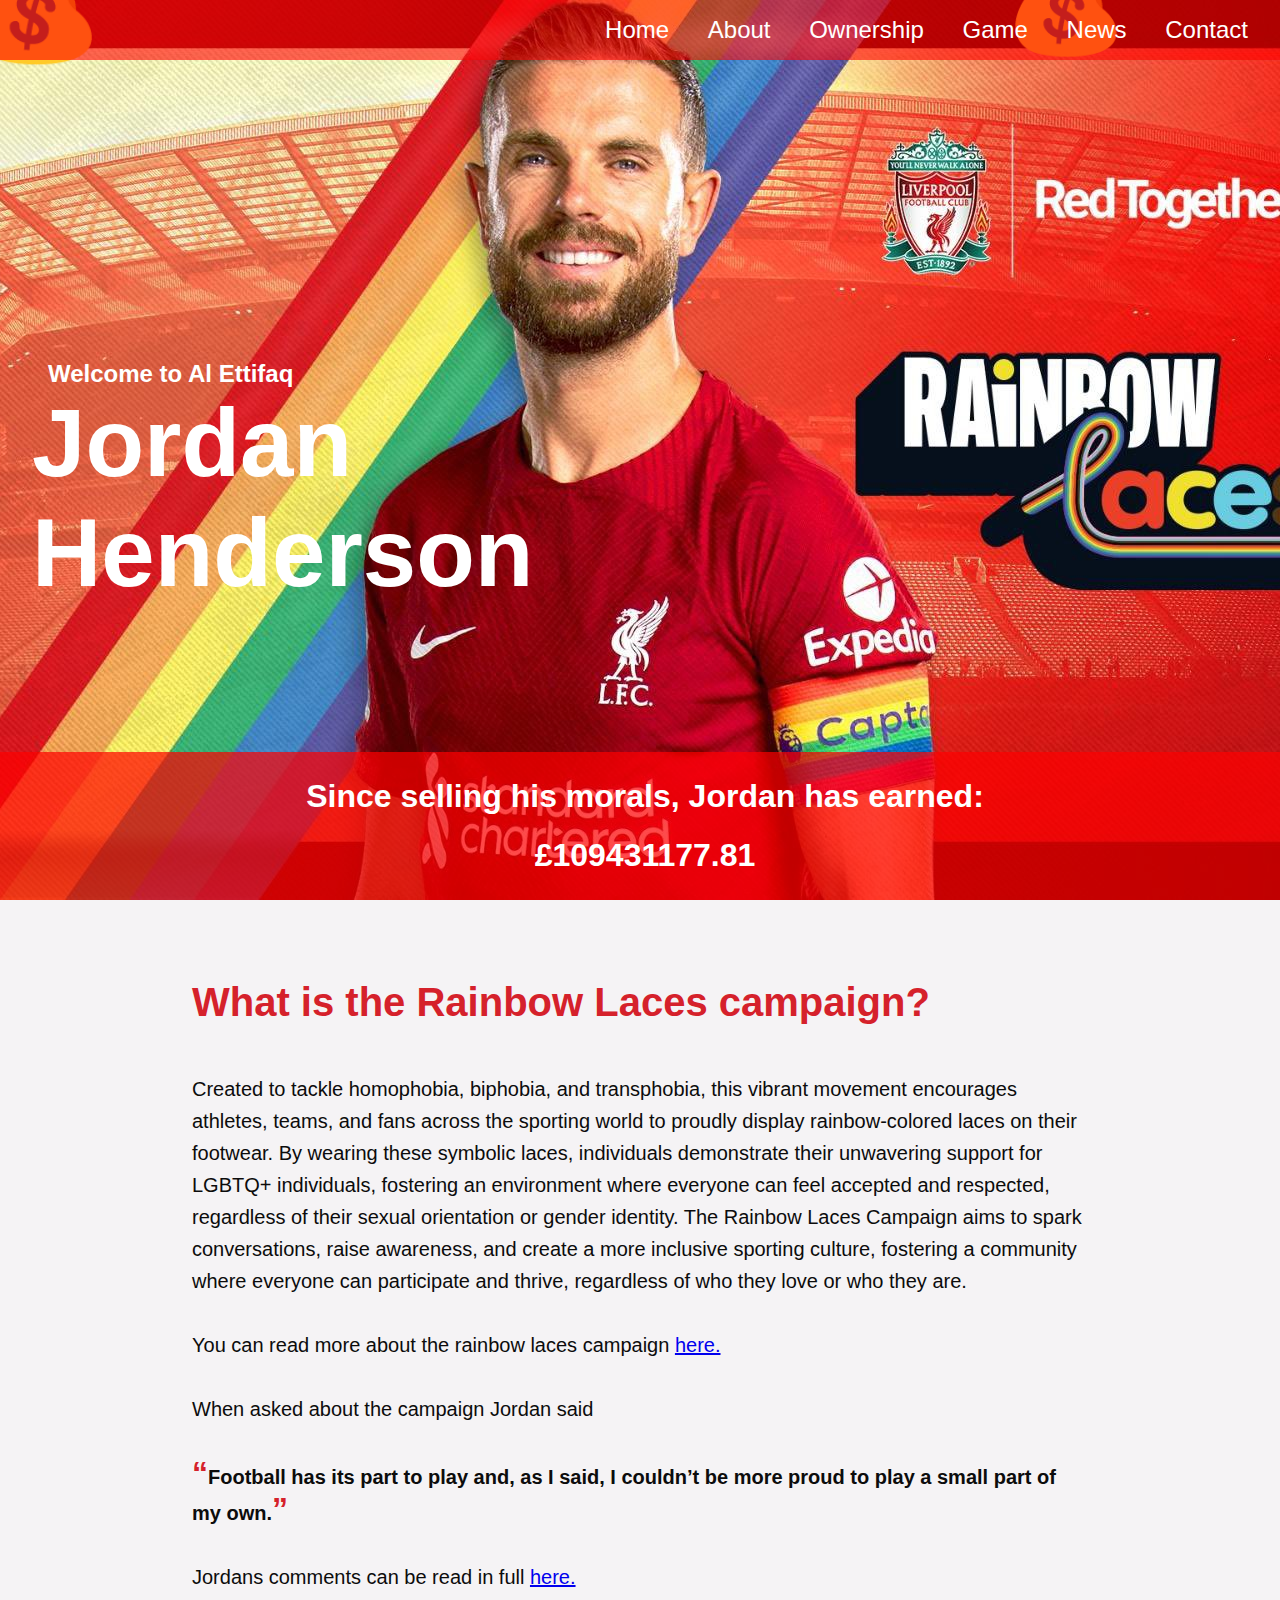
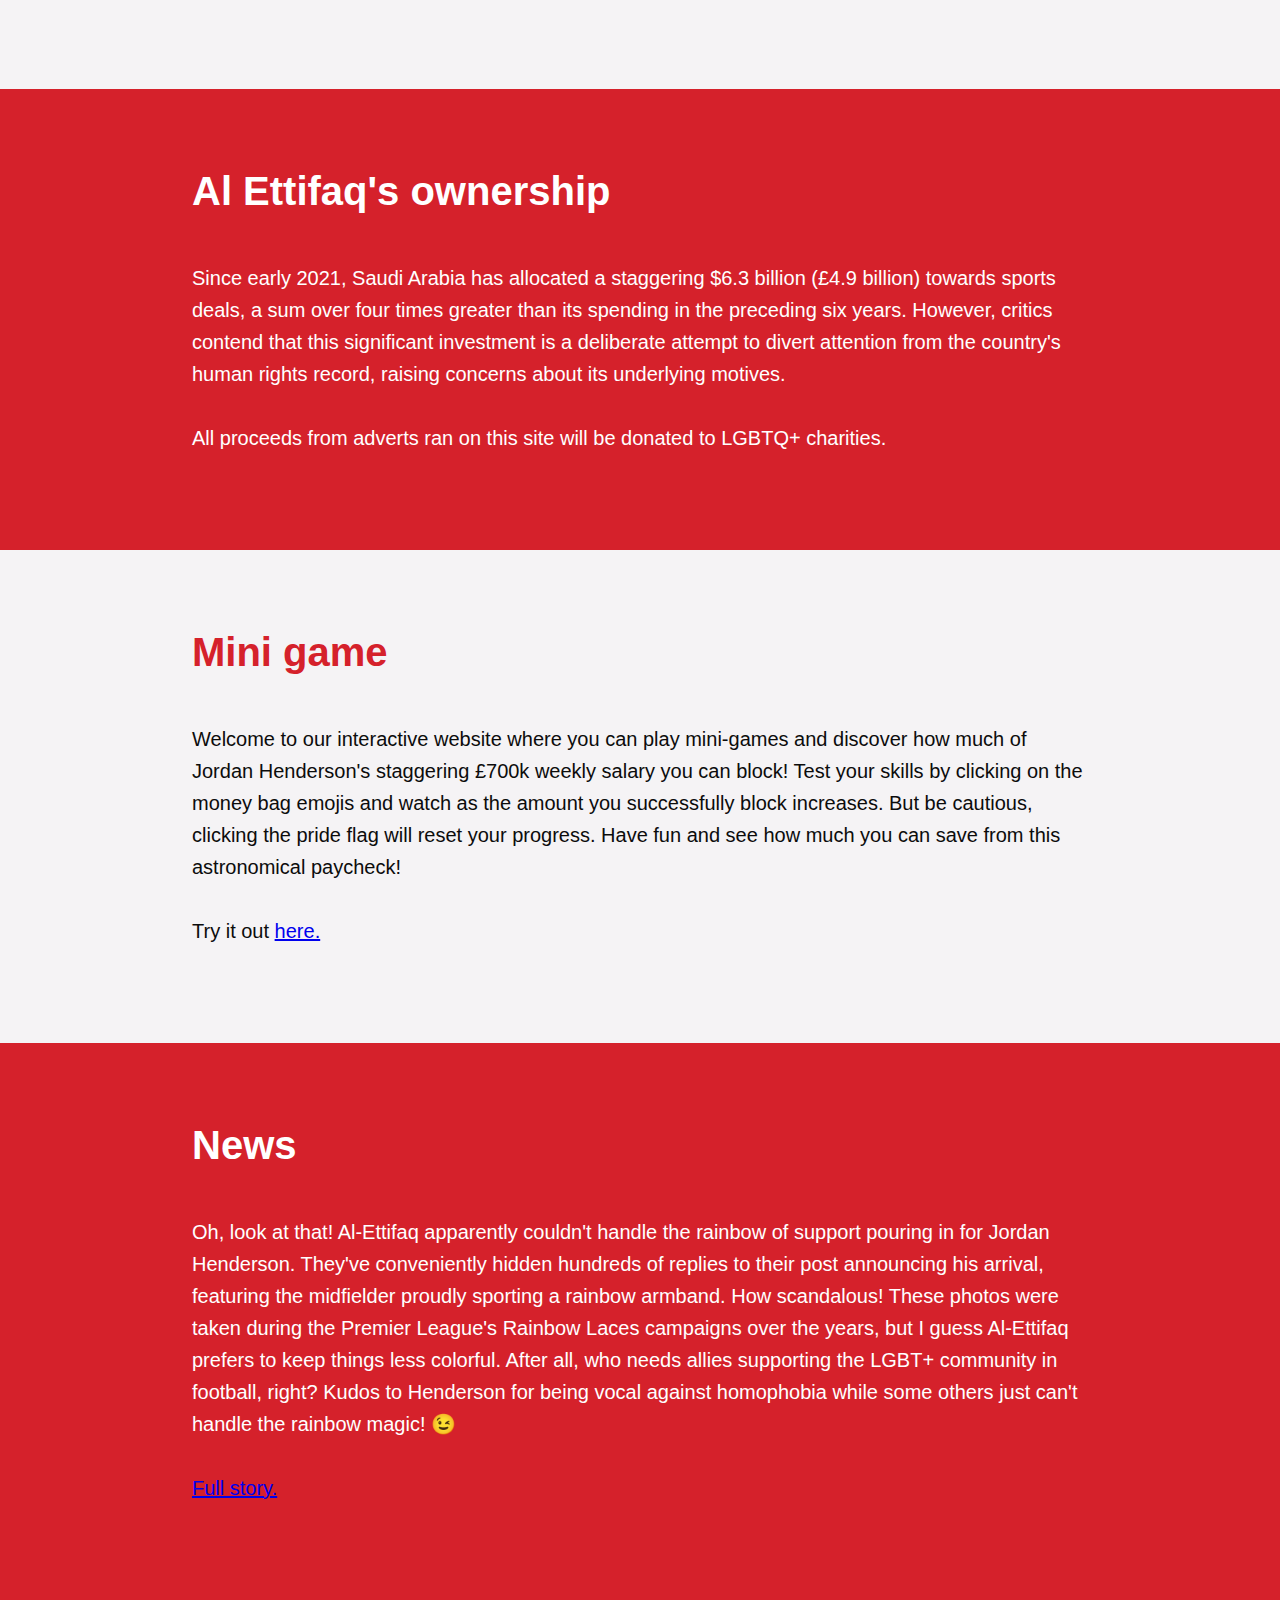
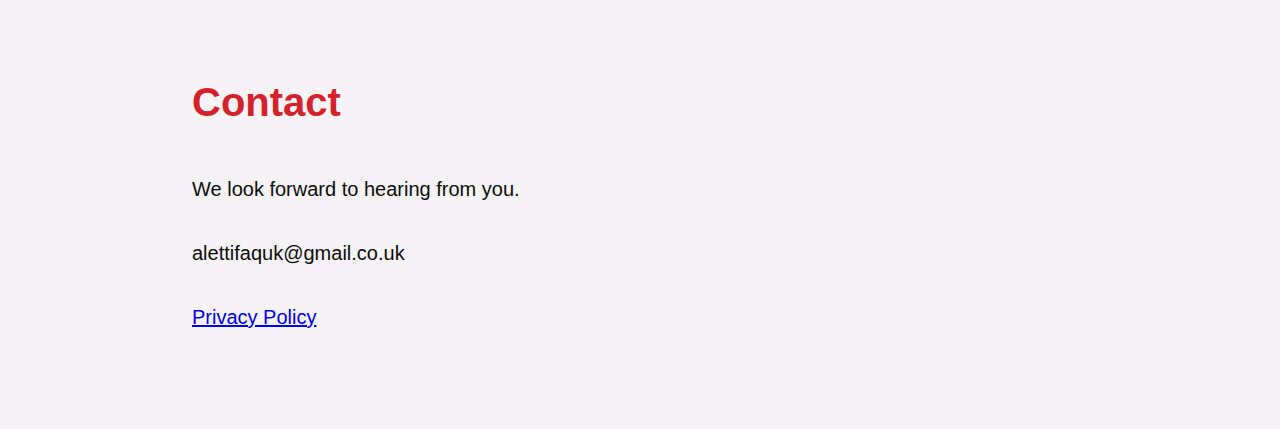
==== index.html @ 79ad977b "init" ====
<html>
  <head>
    <meta name="viewport" content="width=device-width, initial-scale=1.0">
    <meta name="description" content="Al Ettifaq - Rainbow Laces LGBTQ+ News">
    <meta name="keywords" content="Al Ettifaq, LGBTQ+, news, information, community">
    <meta name="robots" content="index, follow">
    <meta charset="UTF-8">
    <meta http-equiv="X-UA-Compatible" content="IE=edge">

        <!-- Open Graph Meta Tags -->
    <meta property="og:title" content="Al Ettifaq - Rainbow Laces LGBTQ+ News">
    <meta property="og:description" content="Stay updated with the latest LGBTQ+ news and information from Al Ettifaq.">
    <meta property="og:image" content="https://ettifaq.co.uk/img/laces.jpg">
    <meta property="og:url" content="https://www.ettifaq.co.uk">
    <meta property="og:site_name" content="Al Ettifaq">
    <meta property="og:type" content="website">

    <!-- Twitter Card Meta Tags -->
    <meta name="twitter:card" content="summary_large_image">
    <meta name="twitter:title" content="Al Ettifaq - Rainbow Laces LGBTQ+ News">
    <meta name="twitter:description" content="Stay updated with the latest LGBTQ+ news and information from Al Ettifaq.">
    <meta name="twitter:image" content="https://ettifaq.co.uk/img/laces.jpg">
    <meta name="twitter:url" content="https://www.Ettifaq.co.uk">
  
    <!-- Page Title -->
    <title>Al Ettifaq - LGBTQ+</title>
  
    <!-- Stylesheets -->
    <link rel="stylesheet" href="style.css">
  
    <!-- JavaScript Libraries -->
    <script src="firebase.js"></script>
  
    <!-- Google AdSense -->
    <script async src="https://pagead2.googlesyndication.com/pagead/js/adsbygoogle.js?client=ca-pub-9875392320739994"
      crossorigin="anonymous"></script>
  </head>
  
  <!-- Google tag (gtag.js) -->
<script async src="https://www.googletagmanager.com/gtag/js?id=G-V9MTVG627L"></script>
<script>
  window.dataLayer = window.dataLayer || [];
  function gtag(){dataLayer.push(arguments);}
  gtag('js', new Date());

  gtag('config', 'G-V9MTVG627L');
</script>
  <body>
    <div id="navwrap">
      <nav>
        <a href="#header">Home</a>
        <a href="#intro">About</a>
        <a href="#about">Ownership</a>
        <a href="#game">Game</a>
        <a href="#news">News</a>
        <a href="#contact">Contact</a>

      </nav>
    </div>
    <div id="header">
      <div class="welcome">

        <h2>
          Welcome to Al Ettifaq
        </h2>
        <h1>Jordan Henderson</h1>
        <p></p>
      </div>
      <div id="headerDetail">
        <h1>Since selling his morals, Jordan has earned:</h1>
        <h1 id="earnings">Calculating...</h1>
        <h3 id="clickEarnings"></h3>
      </div>
    </div>

    <section id="intro">
      <h1>What is the Rainbow Laces campaign?</h1>
      <p>Created to tackle homophobia, biphobia, and transphobia, this vibrant movement encourages athletes, teams, and fans across the sporting world to proudly display rainbow-colored laces on their footwear. By wearing these symbolic laces, individuals demonstrate their unwavering support for LGBTQ+ individuals, fostering an environment where everyone can feel accepted and respected, regardless of their sexual orientation or gender identity. The Rainbow Laces Campaign aims to spark conversations, raise awareness, and create a more inclusive sporting culture, fostering a community where everyone can participate and thrive, regardless of who they love or who they are.</p>
      <p>You can read more about the rainbow laces campaign <a target="_blank" href="https://www.premierleague.com/RainbowLaces">here.</a></p>

      <p> When asked about the campaign Jordan said</p>

      <p class="quote">
        <span class="quote">“</span>Football has its part to play and, as I said, I couldn’t be more proud to play a small part of my own.<span class="quote">”</span>
      </p>
      <p>Jordans comments can be read in full <a target="_blank" href="https://www.liverpoolfc.com/news/why-jordan-henderson-proud-support-rainbow-laces">here.</a></p>

    </section>

    <section id="about" class="redBack">
      <h1>Al Ettifaq's ownership</h1>
      <p>
        Since early 2021, Saudi Arabia has allocated a staggering $6.3 billion (£4.9 billion) towards sports deals, a sum over four times greater than its spending in the preceding six years. However, critics contend that this significant investment is a deliberate attempt to divert attention from the country's human rights record, raising concerns about its underlying motives.
      </p>
      <p>All proceeds from adverts ran on this site will be donated to LGBTQ+ charities.</p>

    </section>

    <section id="game" class="whiteSection">
      <h1>Mini game</h1>
      <p>Welcome to our interactive website where you can play mini-games and discover how much of Jordan Henderson's staggering £700k weekly salary you can block! Test your skills by clicking on the money bag emojis and watch as the amount you successfully block increases. But be cautious, clicking the pride flag will reset your progress. Have fun and see how much you can save from this astronomical paycheck!</p>
      <p>Try it out <a target="_blank" href="#header">here.</a></p>

    </section>

    <section id="news" class="redBack">
      <h1>News</h1>
      <p>
        Oh, look at that! Al-Ettifaq apparently couldn't handle the rainbow of support pouring in for Jordan Henderson. They've conveniently hidden hundreds of replies to their post announcing his arrival, featuring the midfielder proudly sporting a rainbow armband. How scandalous! These photos were taken during the Premier League's Rainbow Laces campaigns over the years, but I guess Al-Ettifaq prefers to keep things less colorful. After all, who needs allies supporting the LGBT+ community in football, right? Kudos to Henderson for being vocal against homophobia while some others just can't handle the rainbow magic! 😉

      </p>

      <p><a target="_blank" href="https://www.mirror.co.uk/sport/football/news/jordan-henderson-ettifaq-transfer-saudi-30583873
        ">Full story.</a></p>

    </section>

    <section id="contact" class="whiteSection">
      <h1>Contact</h1>
      <p>We look forward to hearing from you.</p>

      <p>alettifaquk@gmail.co.uk</p>

      <p><a target="_blank" href="/privacy.html">Privacy Policy</a></p>


    </section>

    <script src="header.js"></script>

  </body>
</html>
---- style.css ----
body {
  margin: 0px;
  user-select: none;

}

#navwrap {
  background-color: rgba(255, 0, 0,0.6);
  position: absolute;
  z-index: 100;
  width: 100%;
}

nav {
  display: inline-block;
  position: relative;
  z-index: 100;
  font-size:1.5rem;
  float: right;
  padding: 1rem;
  font-family: Arial, Helvetica, sans-serif;
}

nav a {
  padding: 1rem;
  color: white;
  text-decoration: none;
  cursor: pointer;
}

#header {
  height: 100vh;
  background-image: url('/img/laces.jpg');
  background-position: center;
  background-repeat: no-repeat;
  background-size: cover;
  overflow: hidden;
  position: relative;
}

#header .welcome {
  position: absolute;
  text-align: left;
  top: 40%;
  color: white;
  padding-left: 2rem;
  font-family: Arial, Helvetica, sans-serif;
}
.welcome h1 {
  font-size: 6rem;
  margin: 0px;
  font-weight: bolder;
  width: 90%;
}
.welcome h2 {
  font-size: 1.5rem;
  margin: 0px;
  padding-left: 1rem;
}

#headerDetail {
  position: absolute;
  bottom: 0px;
  background-color: rgba(255, 0, 0,0.7);
  color: white;
  text-align: center;
  padding: 5px;
  font-family: 'Gill Sans', 'Gill Sans MT', Calibri, 'Trebuchet MS', sans-serif;
  width: 100%;
  z-index: 9999;
  font-size: 1rem;
}

.money-bag {
  font-size: 5vw;
  position: absolute;
  animation: fall 5s linear;
}

.emoji {
  font-size: 5vw;
  animation: fall 5s linear;
  position: absolute;
  transition: 0.3s cubic-bezier(0.175, 0.885, 0.32, 1.275);
  text-align: center;
  cursor: pointer;
  transform: translate(-50%, -50%);
  transform-origin: center;
}


#intro, #game, #contact{
  background-color: #F5F3F5;
  color: rgb(12,12,12);
  font-family: Arial, Helvetica, sans-serif;
}

#intro h1, .whiteSection h1{
  color: #d5212b;
  margin: 0px;
  text-align: left;
  font-size: 2.5rem;
  padding-bottom: 2rem;
  width: 80%;
  margin: auto;
}

#intro p, .whiteSection p{
  line-height: 2rem;
  font-size: 1.25rem;
  width: 80%;
  margin: auto;
  padding: 1rem 0rem;
}

#intro span.quote {
  color: #d5212b;
  font-size: 2rem;
  font-weight: bold;
  margin: auto;
}

#intro p.quote {
  font-weight: bold;
}

@keyframes fall {
  0% {
    transform: translateY(-10vh);
  }
  100% {
    transform: translateY(95vh);
  }
}

#about, #news {
  color: white;
  font-family: Arial, Helvetica, sans-serif;
}

section {
  padding: 5rem
}

#about h1, #news h1{
  color: white;
  margin: 0px;
  text-align: left;
  font-size: 2.5rem;
  padding-bottom: 2rem;
  width: 80%;
  margin: auto;
}

#about p, #news p{
    line-height: 2rem;
    font-size: 1.25rem;
    width: 80%;
    margin: auto;
    padding: 1rem 0rem;
}

.redBack {
  background-color: #d5212b;
}

/* mobile */

@media only screen and (max-width: 600px) {
  #navwrap { 
    display: none;
  }

  .welcome h1 {
    font-size: 4rem;
    margin: 0px;
    font-weight: bolder;
    width: 90%;
  }
  .welcome h2 {
    font-size: 1.5rem;
    margin: 0px;
    padding-left: 1rem;
  }

  section {
    padding: 2rem 1rem
  }
}
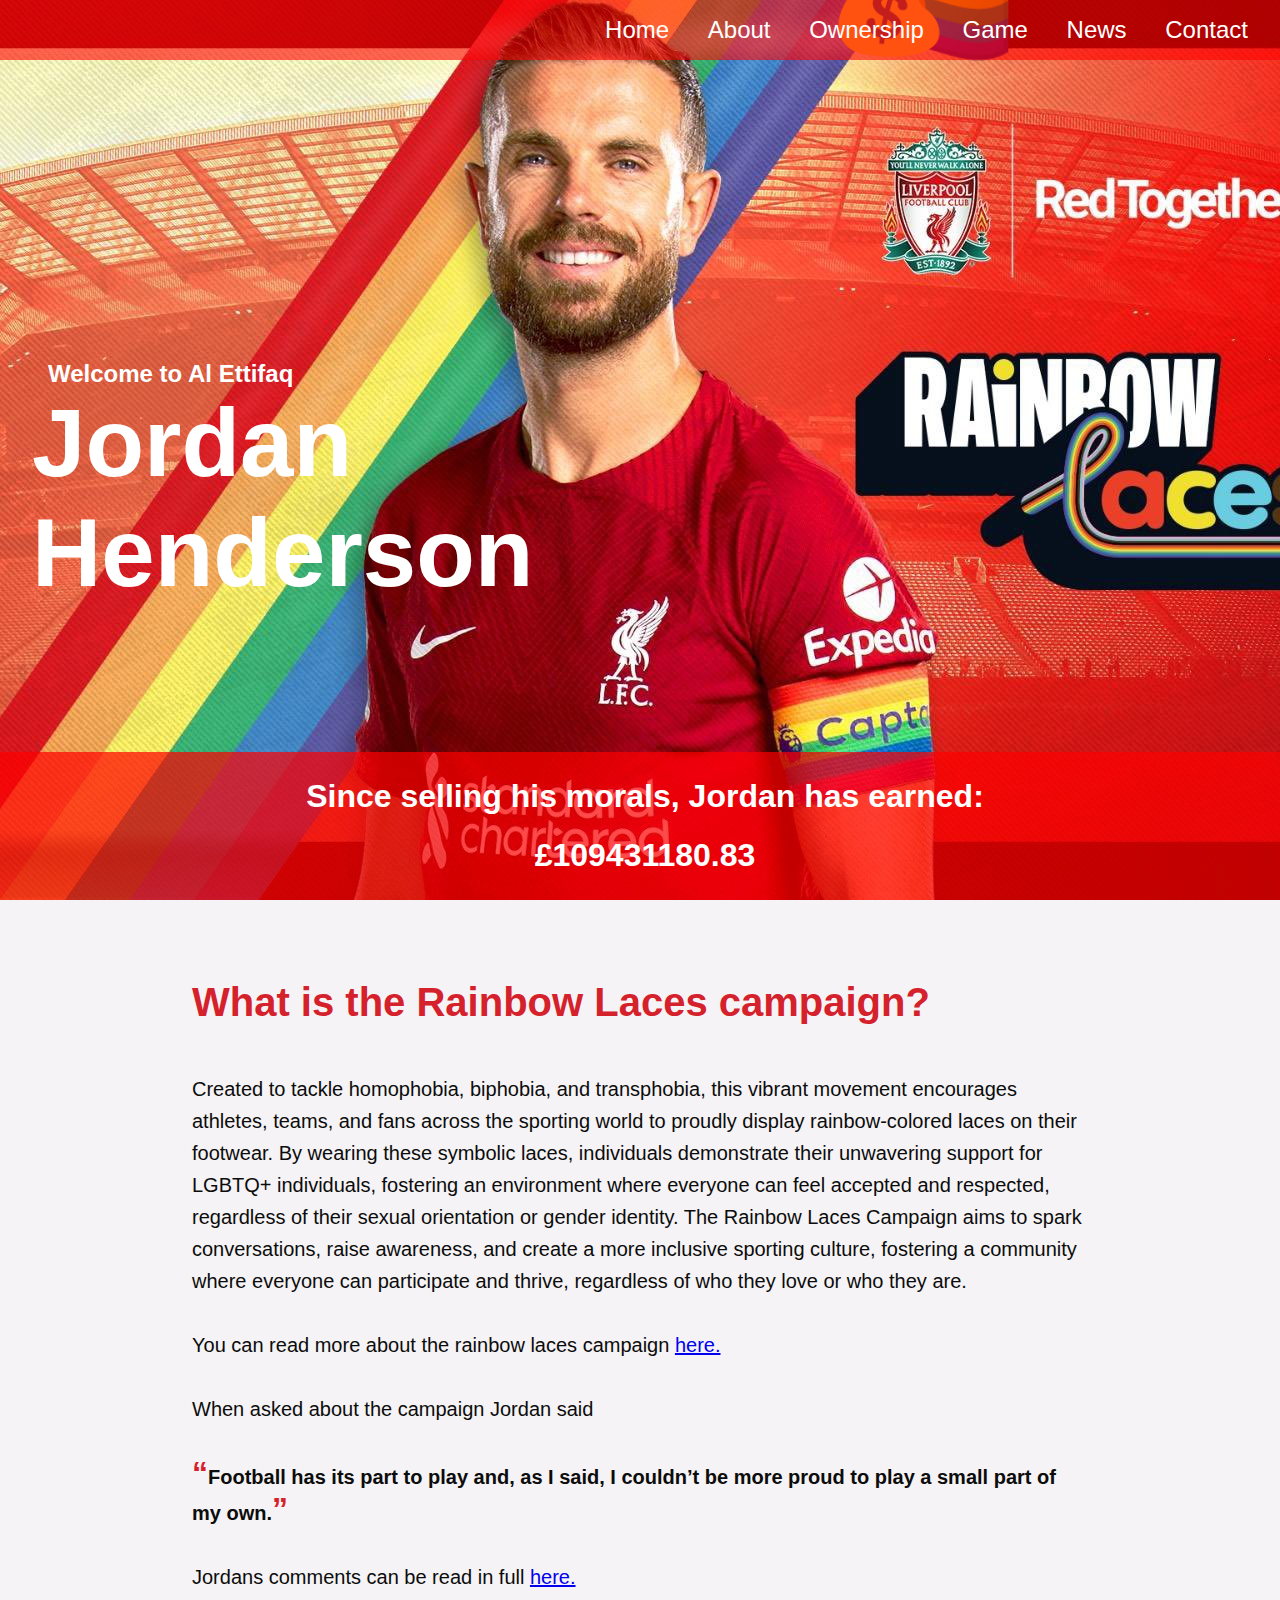
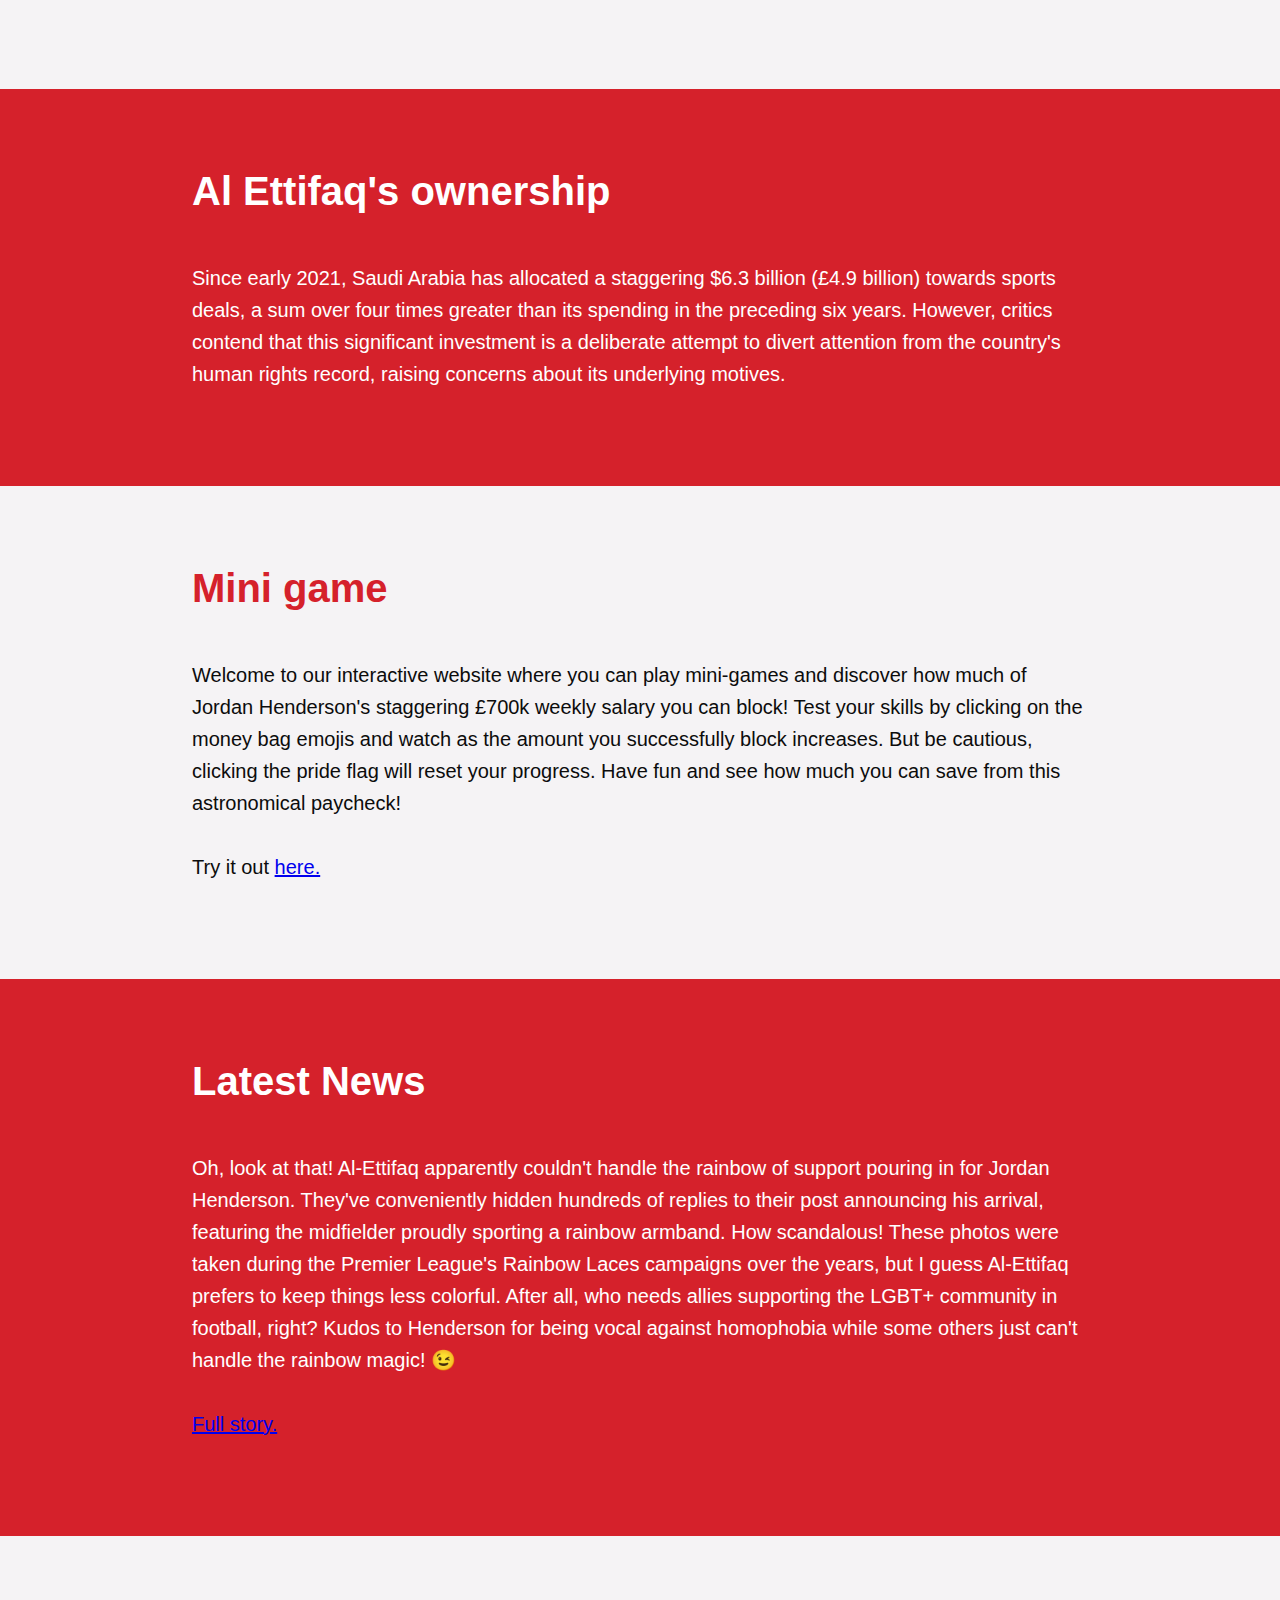
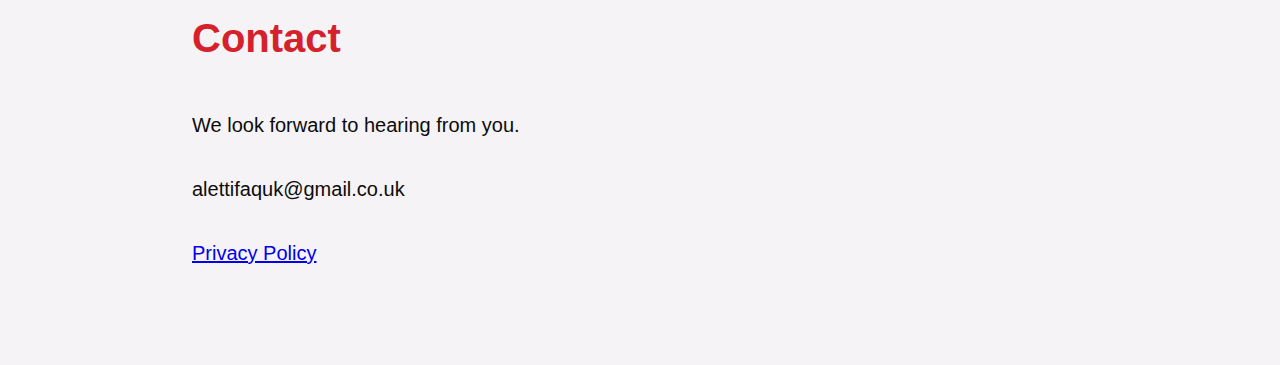
==== commit 22527067: "update" ====
--- a/index.html
+++ b/index.html
@@ -1,15 +1,15 @@
 <html>
   <head>
     <meta name="viewport" content="width=device-width, initial-scale=1.0">
-    <meta name="description" content="Al Ettifaq - Rainbow Laces LGBTQ+ News">
-    <meta name="keywords" content="Al Ettifaq, LGBTQ+, news, information, community">
+    <meta name="description" content="Al Ettifaq - News">
+    <meta name="keywords" content="Al Ettifaq">
     <meta name="robots" content="index, follow">
     <meta charset="UTF-8">
     <meta http-equiv="X-UA-Compatible" content="IE=edge">
 
         <!-- Open Graph Meta Tags -->
-    <meta property="og:title" content="Al Ettifaq - Rainbow Laces LGBTQ+ News">
-    <meta property="og:description" content="Stay updated with the latest LGBTQ+ news and information from Al Ettifaq.">
+    <meta property="og:title" content="Al Ettifaq">
+    <meta property="og:description" content="Stay updated with the latest news and information from Al Ettifaq.">
     <meta property="og:image" content="https://ettifaq.co.uk/img/laces.jpg">
     <meta property="og:url" content="https://www.ettifaq.co.uk">
     <meta property="og:site_name" content="Al Ettifaq">
@@ -17,13 +17,13 @@
 
     <!-- Twitter Card Meta Tags -->
     <meta name="twitter:card" content="summary_large_image">
-    <meta name="twitter:title" content="Al Ettifaq - Rainbow Laces LGBTQ+ News">
-    <meta name="twitter:description" content="Stay updated with the latest LGBTQ+ news and information from Al Ettifaq.">
+    <meta name="twitter:title" content="Al Ettifaq - News">
+    <meta name="twitter:description" content="Stay updated with the latest news and information from Al Ettifaq.">
     <meta name="twitter:image" content="https://ettifaq.co.uk/img/laces.jpg">
     <meta name="twitter:url" content="https://www.Ettifaq.co.uk">
   
     <!-- Page Title -->
-    <title>Al Ettifaq - LGBTQ+</title>
+    <title>Al Ettifaq</title>
   
     <!-- Stylesheets -->
     <link rel="stylesheet" href="style.css">
@@ -32,9 +32,9 @@
     <script src="firebase.js"></script>
   
     <!-- Google AdSense -->
-    <script async src="https://pagead2.googlesyndication.com/pagead/js/adsbygoogle.js?client=ca-pub-9875392320739994"
-      crossorigin="anonymous"></script>
-  </head>
+
+  <script async src="https://pagead2.googlesyndication.com/pagead/js/adsbygoogle.js?client=ca-pub-9875392320739994"
+     crossorigin="anonymous"></script>
   
   <!-- Google tag (gtag.js) -->
 <script async src="https://www.googletagmanager.com/gtag/js?id=G-V9MTVG627L"></script>
@@ -92,7 +92,6 @@
       <p>
         Since early 2021, Saudi Arabia has allocated a staggering $6.3 billion (£4.9 billion) towards sports deals, a sum over four times greater than its spending in the preceding six years. However, critics contend that this significant investment is a deliberate attempt to divert attention from the country's human rights record, raising concerns about its underlying motives.
       </p>
-      <p>All proceeds from adverts ran on this site will be donated to LGBTQ+ charities.</p>
 
     </section>
 
@@ -104,10 +103,9 @@
     </section>
 
     <section id="news" class="redBack">
-      <h1>News</h1>
+      <h1>Latest News</h1>
       <p>
         Oh, look at that! Al-Ettifaq apparently couldn't handle the rainbow of support pouring in for Jordan Henderson. They've conveniently hidden hundreds of replies to their post announcing his arrival, featuring the midfielder proudly sporting a rainbow armband. How scandalous! These photos were taken during the Premier League's Rainbow Laces campaigns over the years, but I guess Al-Ettifaq prefers to keep things less colorful. After all, who needs allies supporting the LGBT+ community in football, right? Kudos to Henderson for being vocal against homophobia while some others just can't handle the rainbow magic! 😉
-
       </p>
 
       <p><a target="_blank" href="https://www.mirror.co.uk/sport/football/news/jordan-henderson-ettifaq-transfer-saudi-30583873
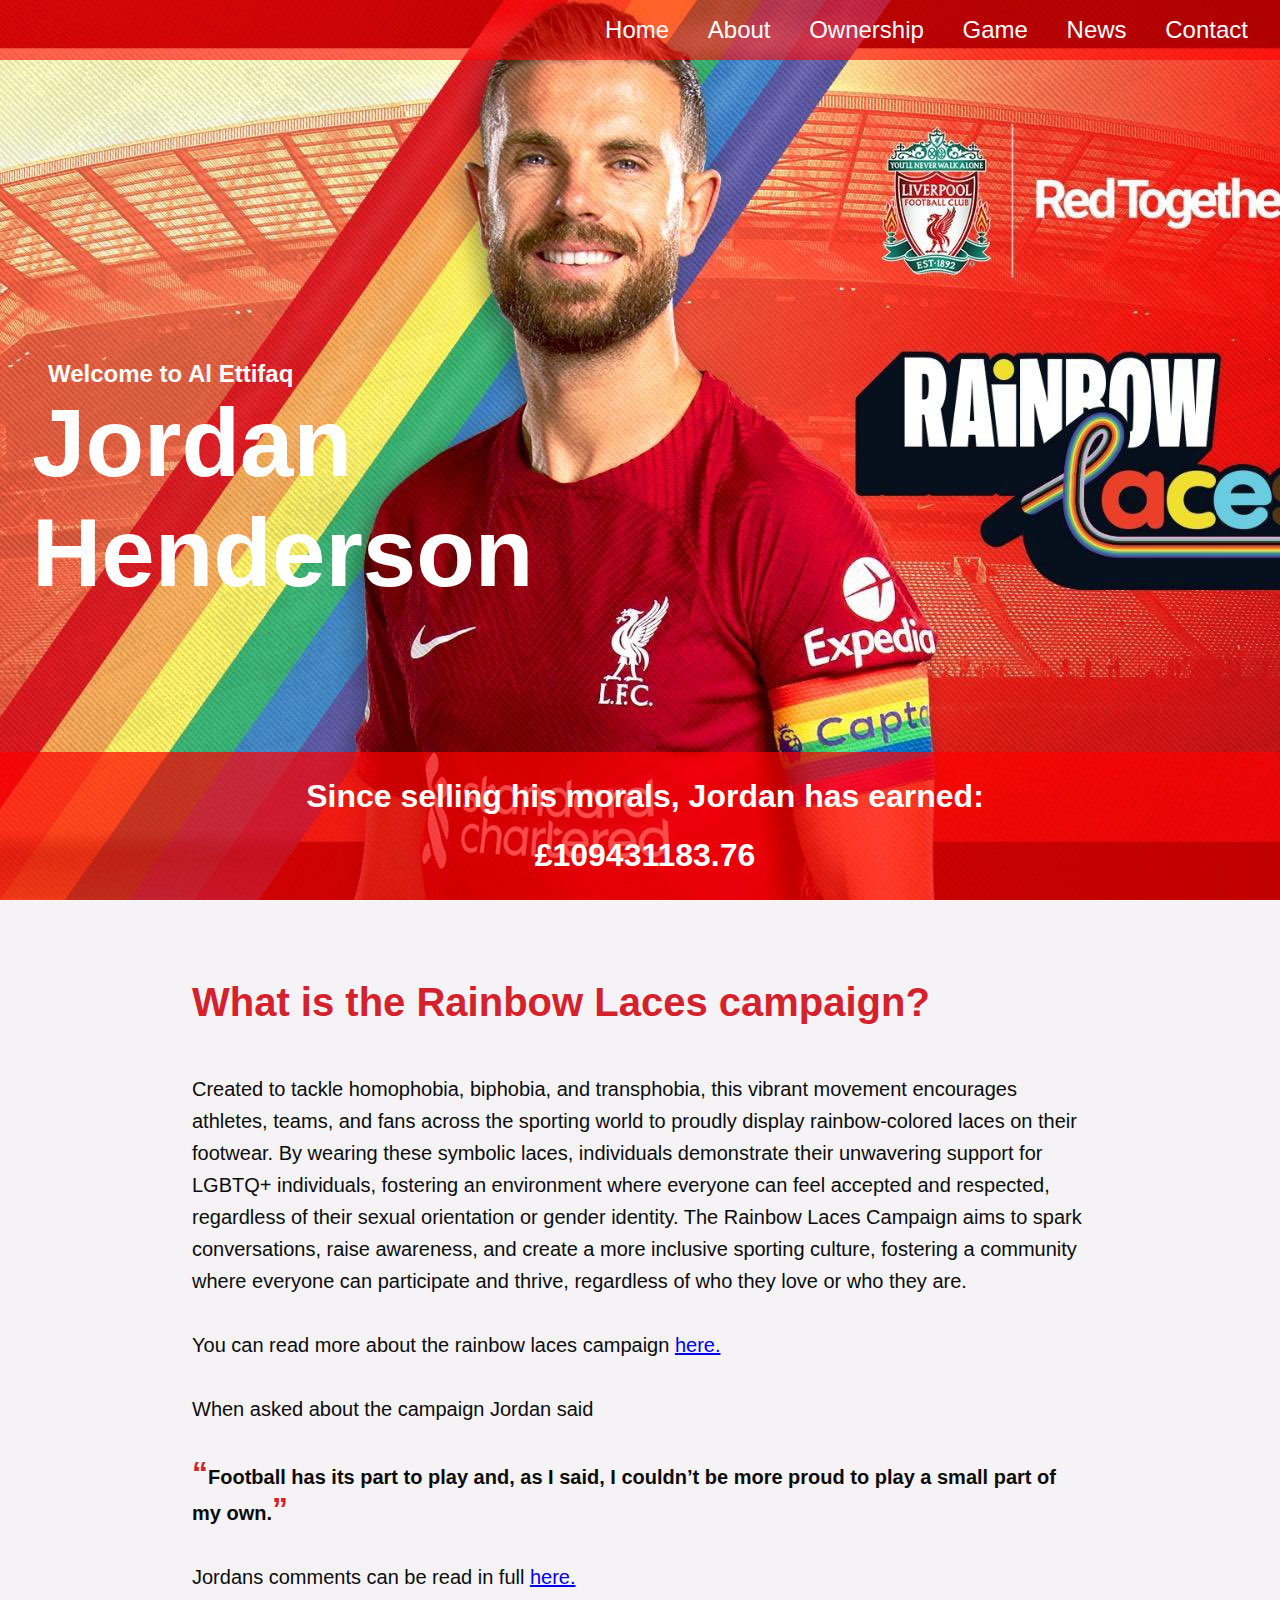
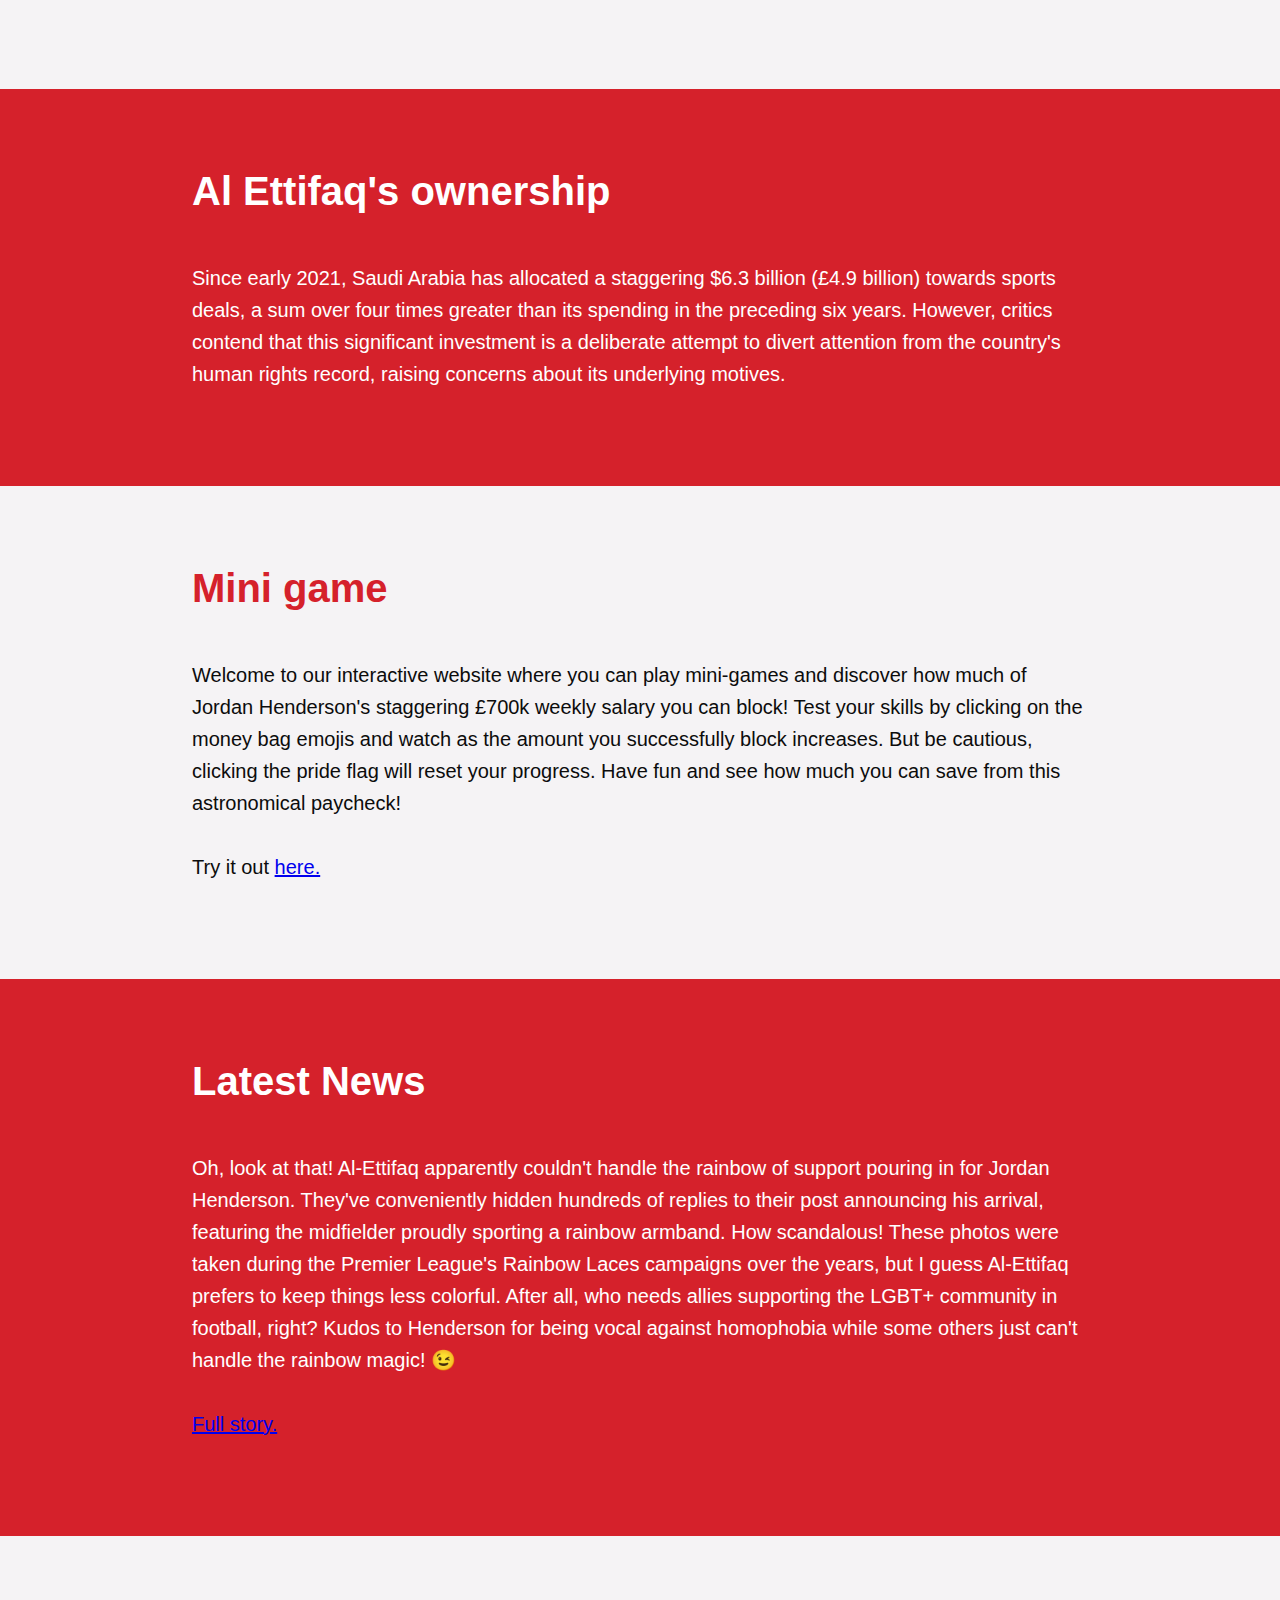
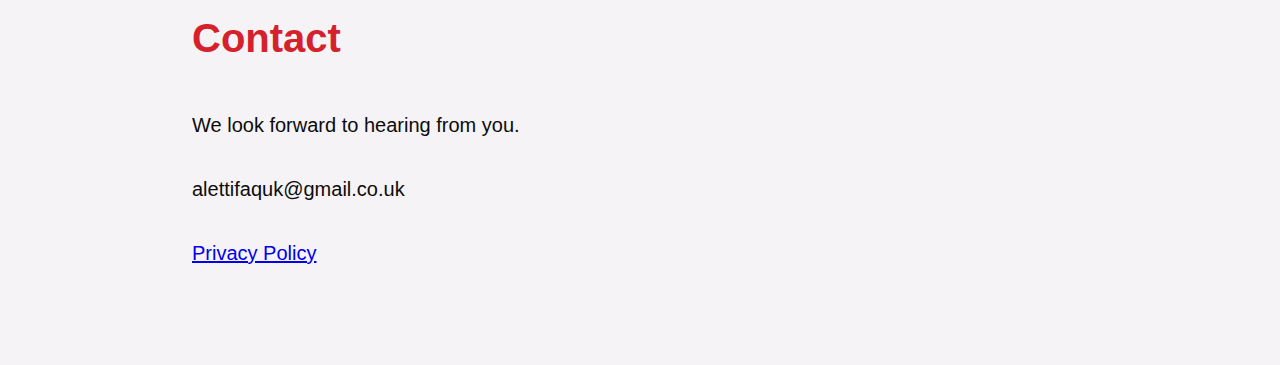
==== commit 772f33ad: "default game off" ====
--- a/index.html
+++ b/index.html
@@ -98,7 +98,7 @@
     <section id="game" class="whiteSection">
       <h1>Mini game</h1>
       <p>Welcome to our interactive website where you can play mini-games and discover how much of Jordan Henderson's staggering £700k weekly salary you can block! Test your skills by clicking on the money bag emojis and watch as the amount you successfully block increases. But be cautious, clicking the pride flag will reset your progress. Have fun and see how much you can save from this astronomical paycheck!</p>
-      <p>Try it out <a target="_blank" href="#header">here.</a></p>
+      <p>Try it out <a onclick="enableGame()" href="#header">here.</a></p>
 
     </section>
 
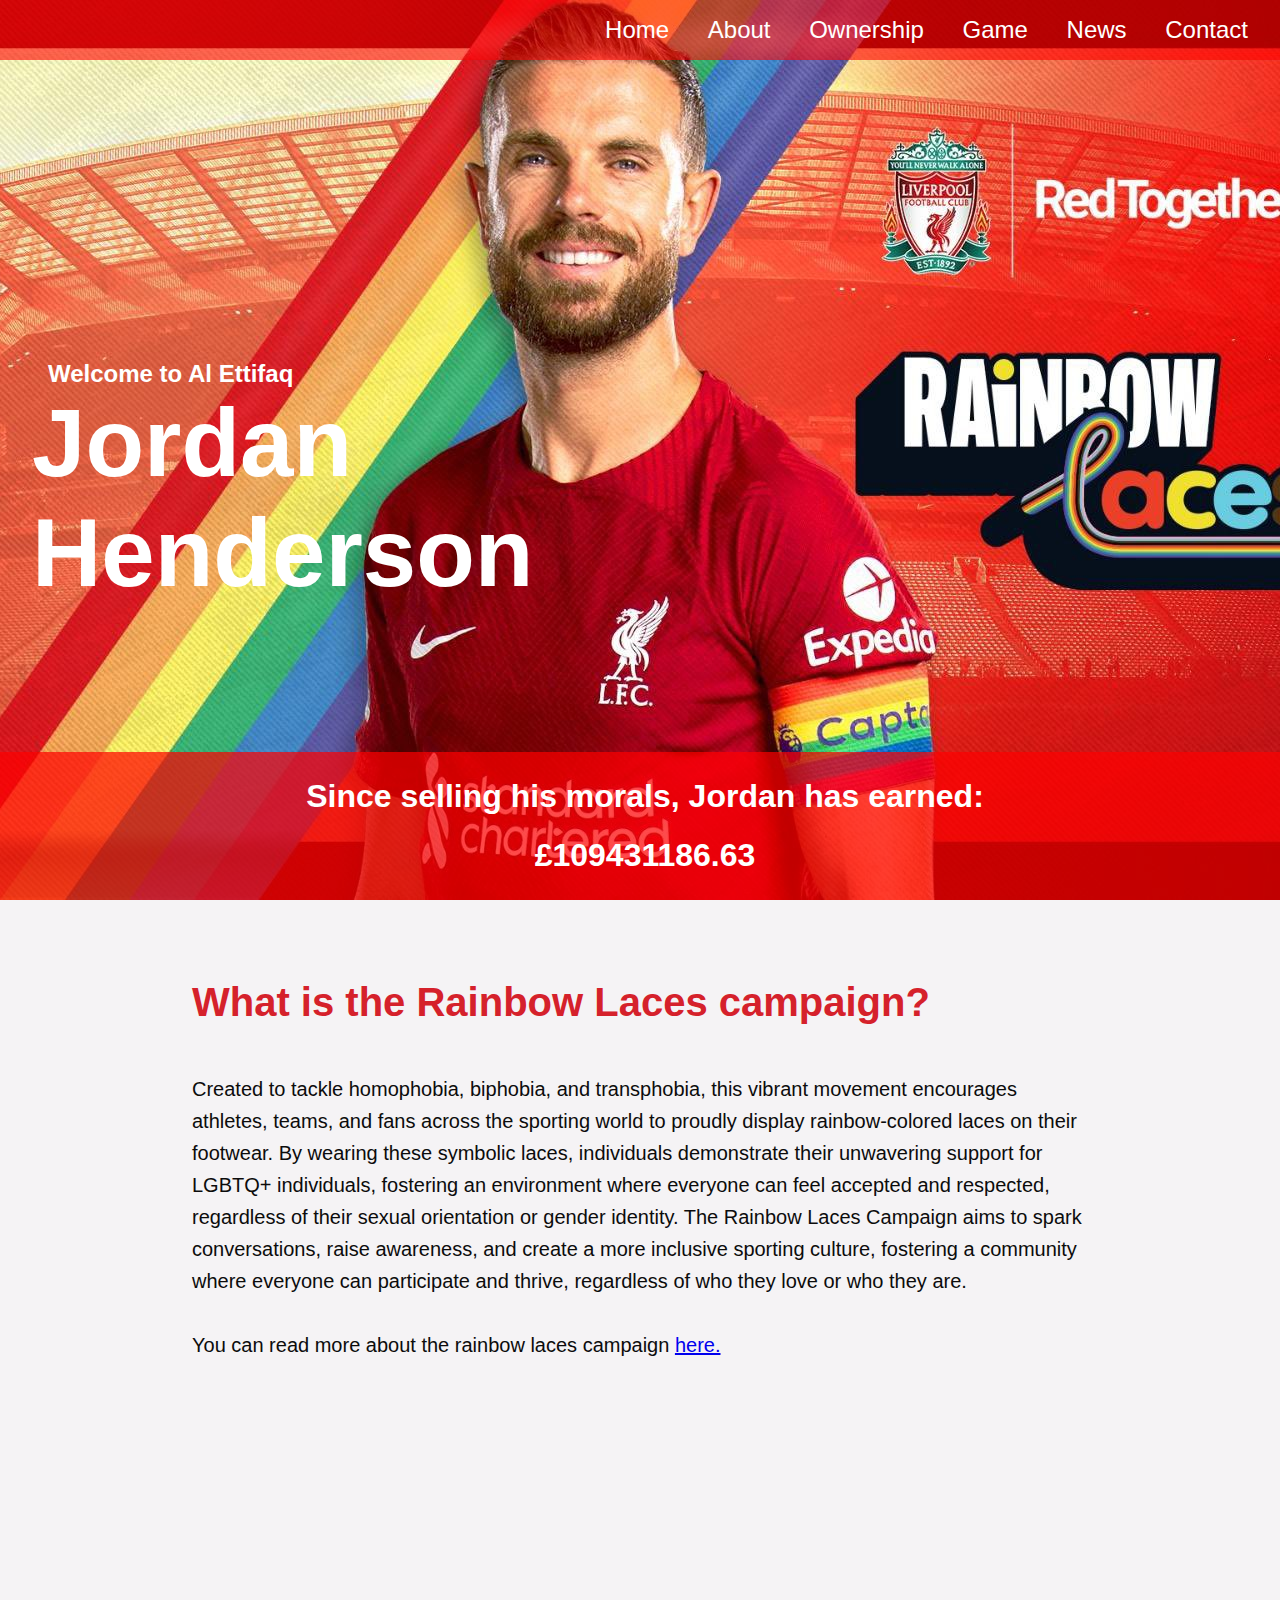
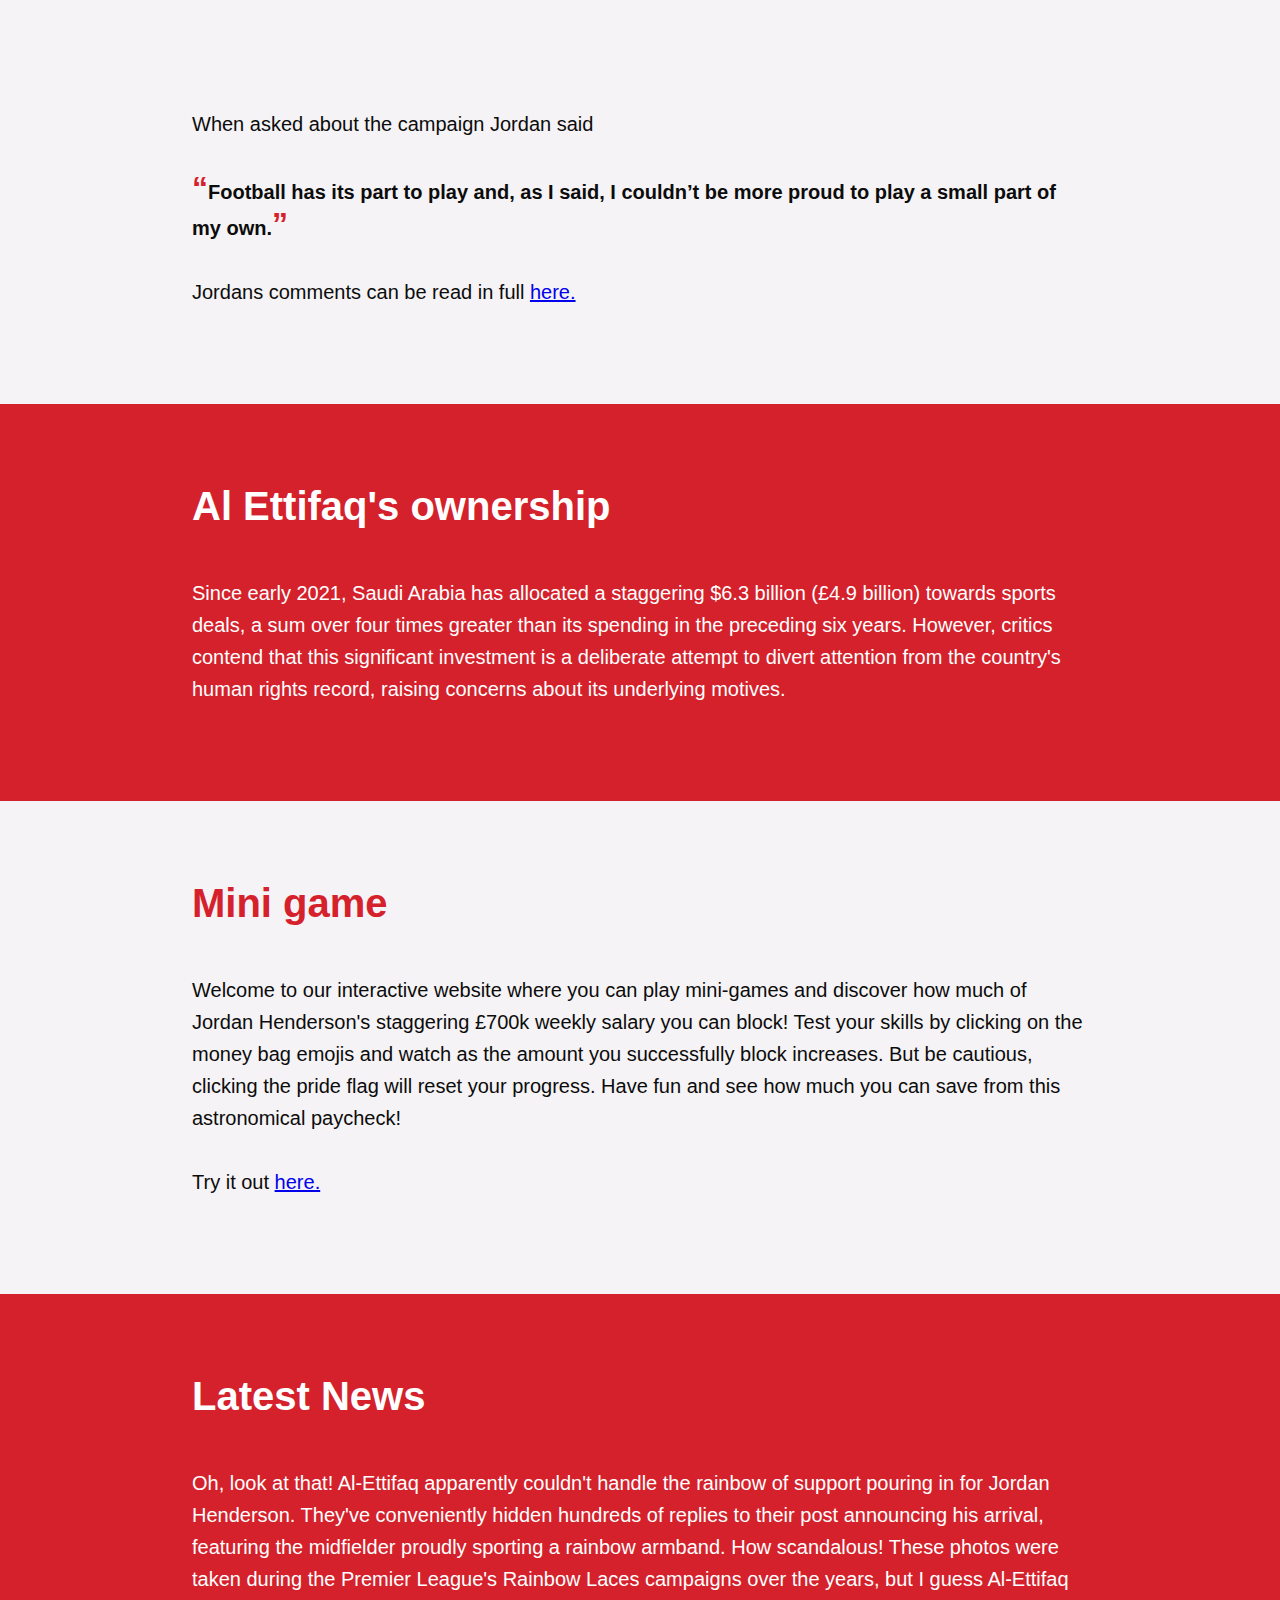
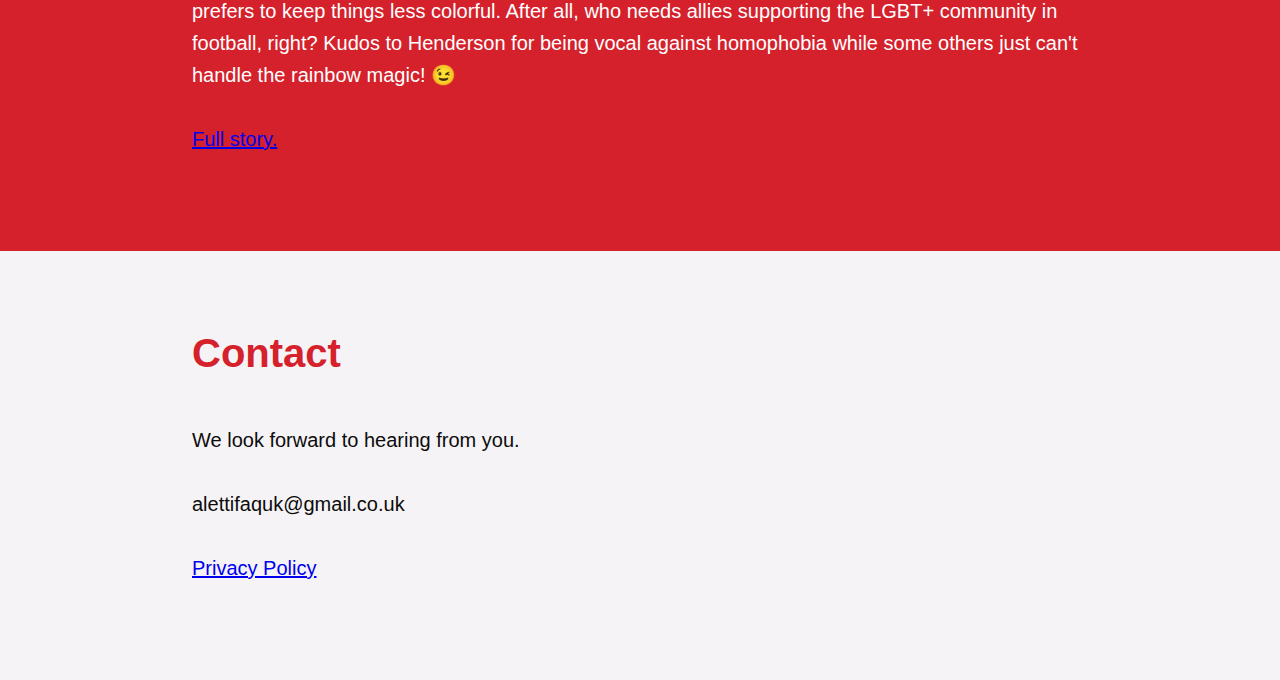
==== commit d04ce498: "youtube link" ====
--- a/index.html
+++ b/index.html
@@ -78,6 +78,10 @@
       <p>Created to tackle homophobia, biphobia, and transphobia, this vibrant movement encourages athletes, teams, and fans across the sporting world to proudly display rainbow-colored laces on their footwear. By wearing these symbolic laces, individuals demonstrate their unwavering support for LGBTQ+ individuals, fostering an environment where everyone can feel accepted and respected, regardless of their sexual orientation or gender identity. The Rainbow Laces Campaign aims to spark conversations, raise awareness, and create a more inclusive sporting culture, fostering a community where everyone can participate and thrive, regardless of who they love or who they are.</p>
       <p>You can read more about the rainbow laces campaign <a target="_blank" href="https://www.premierleague.com/RainbowLaces">here.</a></p>
 
+      <div class="videoLink">
+        <iframe width="560" height="315" src="https://www.youtube.com/embed/9DkTuFlJmg8" title="YouTube video player" frameborder="0" allow="accelerometer; autoplay; clipboard-write; encrypted-media; gyroscope; picture-in-picture; web-share" allowfullscreen></iframe>
+      </div>
+
       <p> When asked about the campaign Jordan said</p>
 
       <p class="quote">
--- a/style.css
+++ b/style.css
@@ -10,6 +10,11 @@
   position: absolute;
   z-index: 100;
   width: 100%;
+}
+
+.videoLink{
+  display: flex;
+  justify-content: center;
 }
 
 nav {
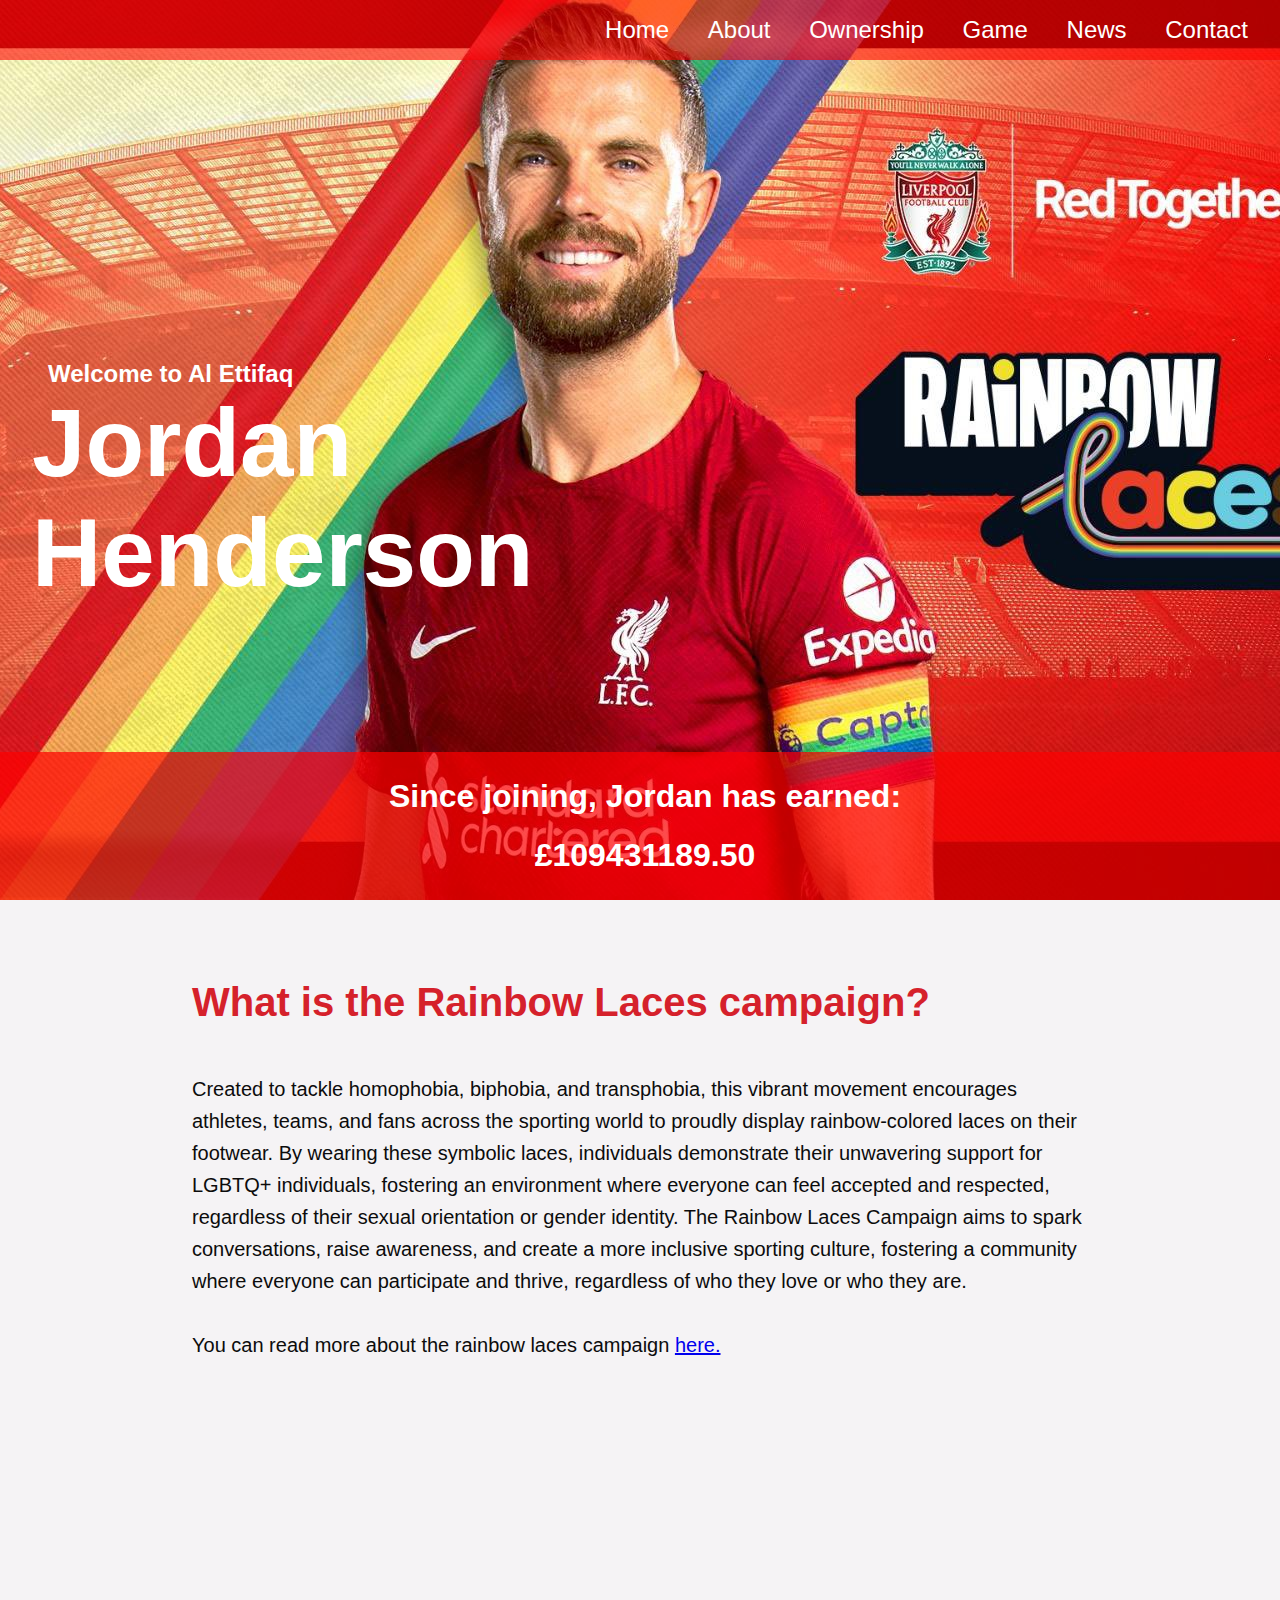
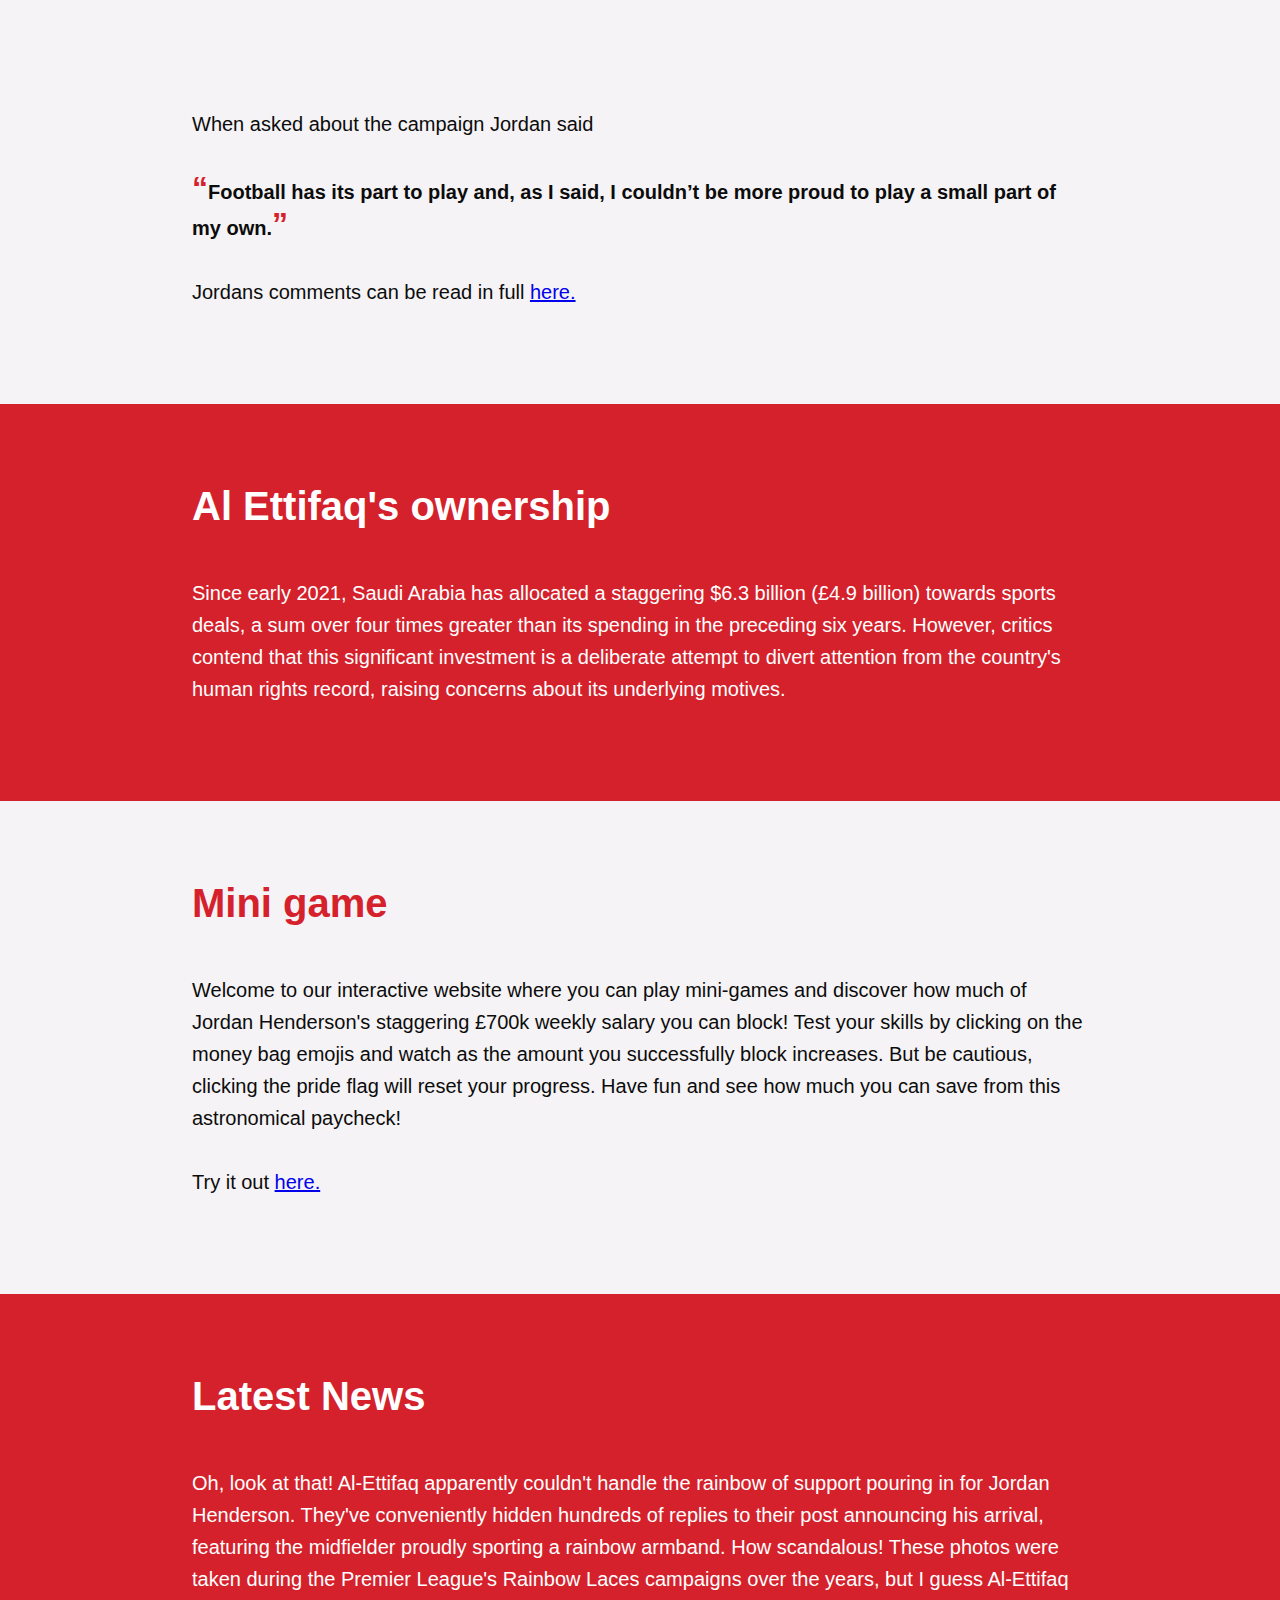
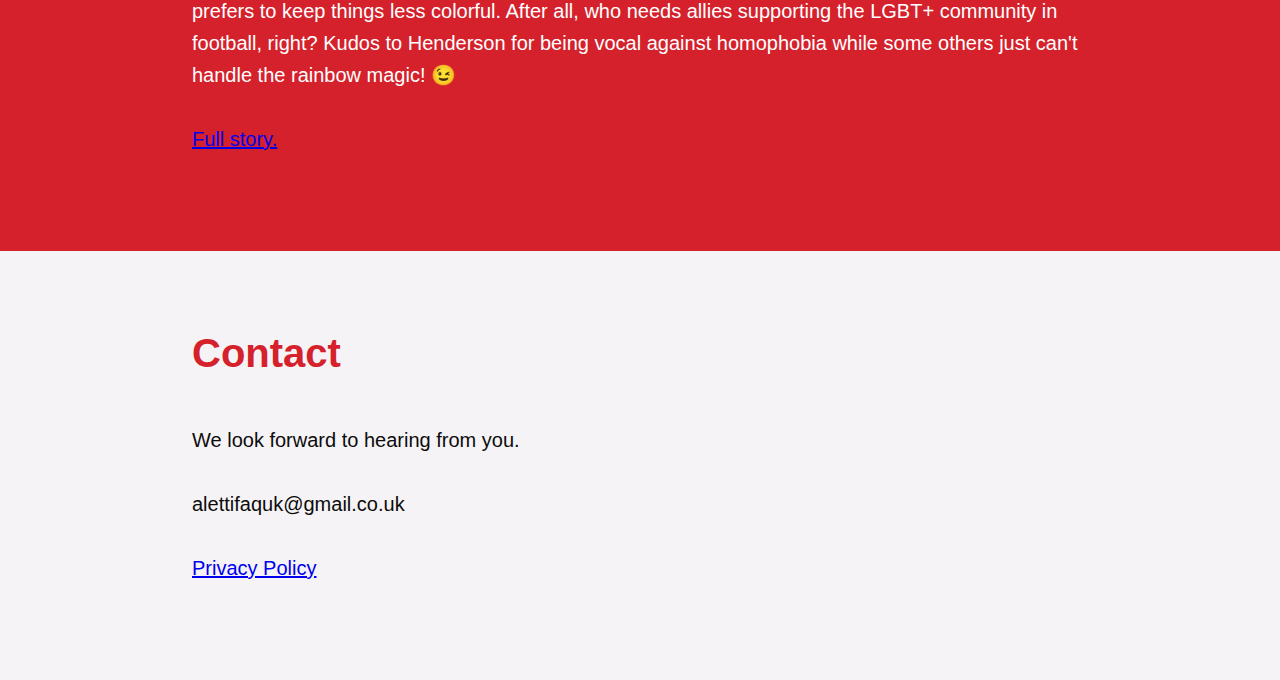
==== commit b5e80b5a: "wording..." ====
--- a/index.html
+++ b/index.html
@@ -67,7 +67,7 @@
         <p></p>
       </div>
       <div id="headerDetail">
-        <h1>Since selling his morals, Jordan has earned:</h1>
+        <h1>Since joining, Jordan has earned:</h1>
         <h1 id="earnings">Calculating...</h1>
         <h3 id="clickEarnings"></h3>
       </div>
